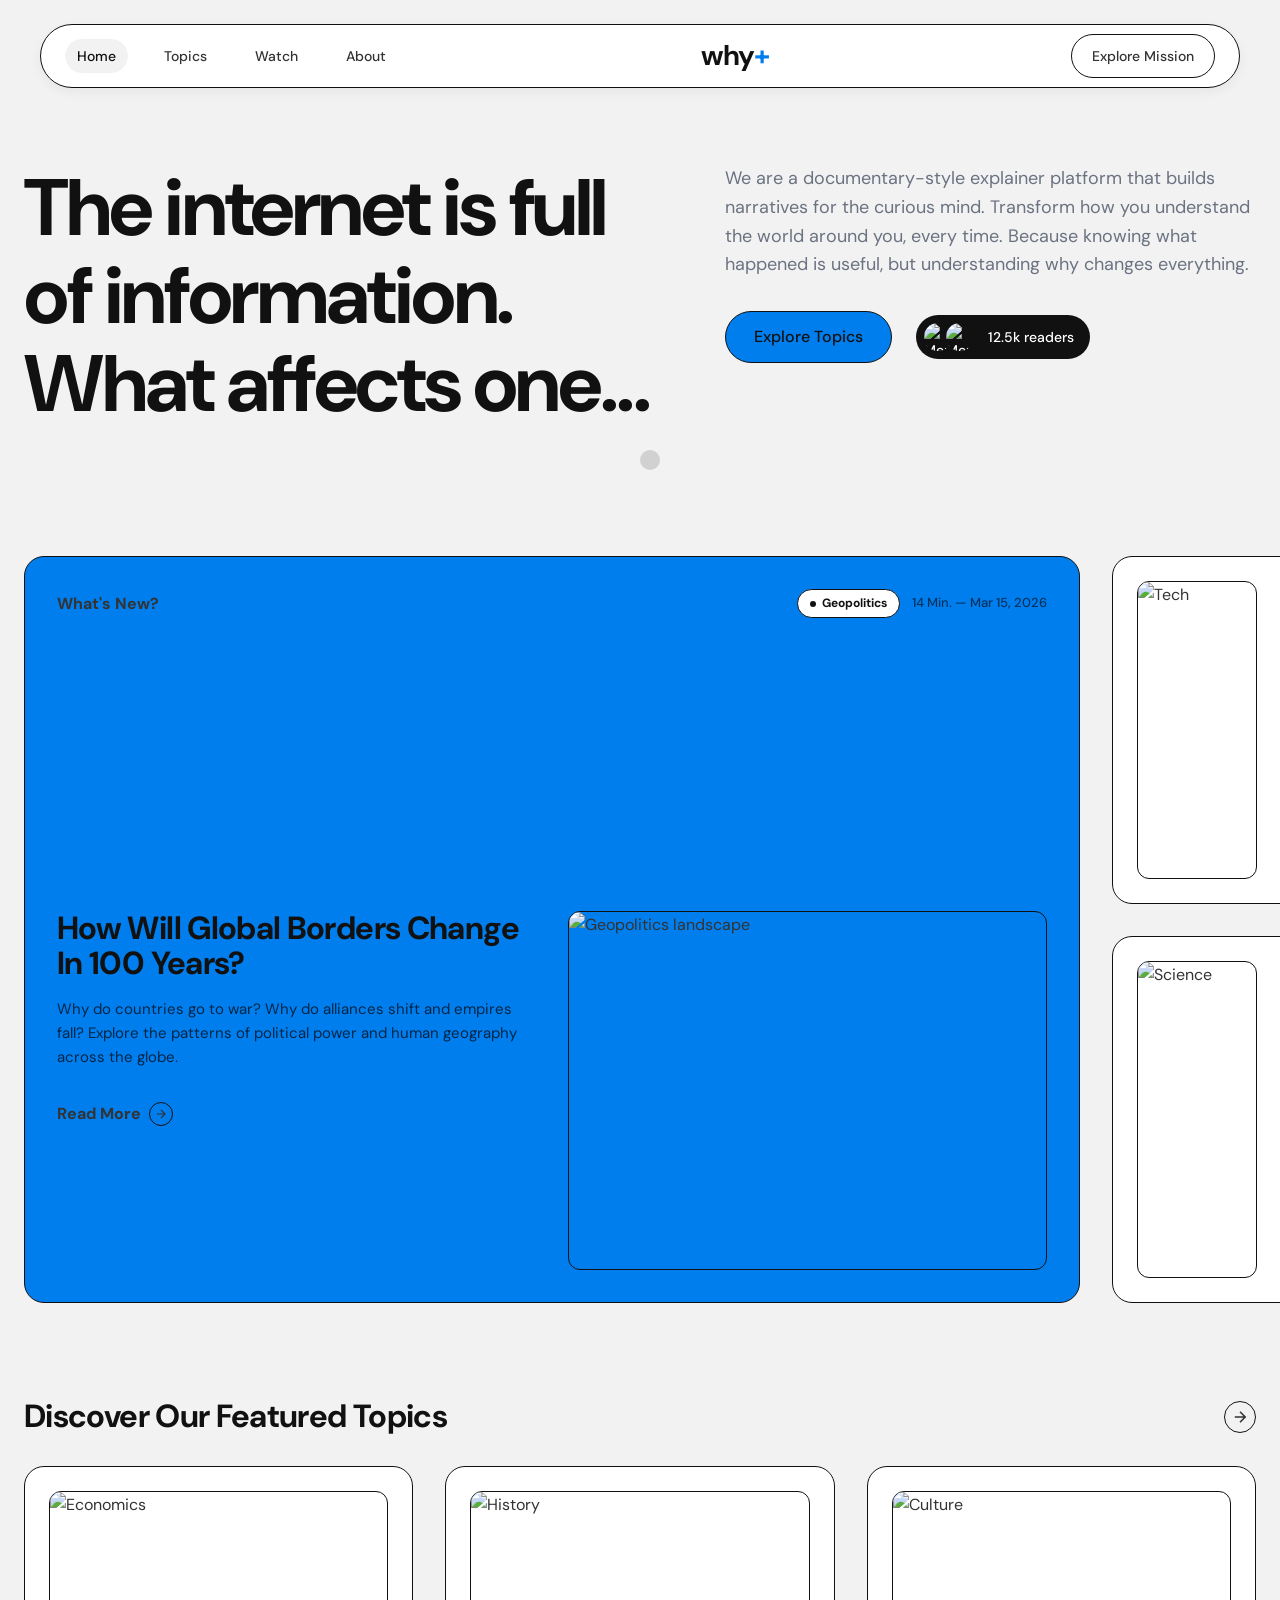
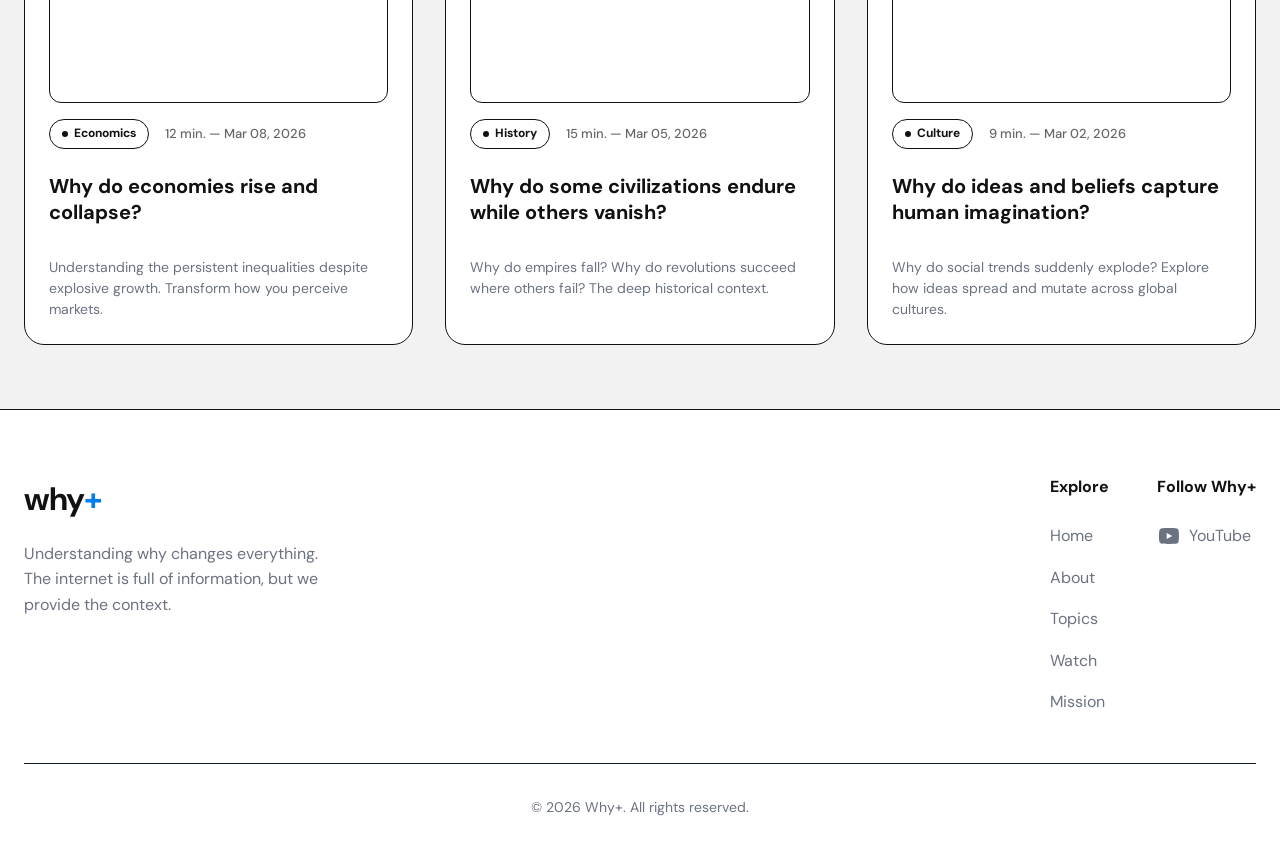
==== index.html @ 6082bd97 "Add files via upload" ====
<!DOCTYPE html>
<html lang="en">
<head>
  <meta charset="UTF-8">
  <meta name="viewport" content="width=device-width, initial-scale=1.0">
  <meta name="description" content="Why+ explores the deeper story behind the events, systems, and ideas that shape our world.">
  <meta property="og:title" content="Why+ | Understanding Why Changes Everything">
  <meta property="og:description" content="Documentary-style explainers on geopolitics, technology, science, economics, history, and culture.">
  <meta property="og:image" content="/assets/og-image.jpg">
  <meta property="og:type" content="website">
  <title>Why+ | Home</title>
  <link rel="preconnect" href="https://fonts.googleapis.com">
  <link href="https://fonts.googleapis.com/css2?family=Playfair+Display:ital,wght@0,700;0,900;1,700&family=DM+Sans:wght@300;400;500;700&display=swap" rel="stylesheet">
  <link rel="stylesheet" href="css/style.css">
  <style>
    /* Specific Home Light Styles */
    body {
      padding-top: 100px; /* Account for floating nav */
    }

    .hero-section {
      padding: var(--space-8) 0 var(--space-6);
    }
    .hero-layout {
      display: grid;
      grid-template-columns: 1fr;
      gap: var(--space-6);
      align-items: flex-start;
    }
    @media (min-width: 1024px) {
      .hero-layout {
        grid-template-columns: 1.2fr 1fr;
        gap: var(--space-8);
      }
    }
    .hero-headline {
      font-size: 48px;
      line-height: 1.1;
      letter-spacing: -0.03em;
    }
    @media (min-width: 768px) { .hero-headline { font-size: 64px; } }
    @media (min-width: 1024px) { .hero-headline { font-size: 80px; } }
    
    .hero-content p {
      color: var(--text-secondary);
      font-size: 18px;
      line-height: 1.6;
      margin-bottom: var(--space-4);
    }
    
    .hero-actions {
      display: flex;
      align-items: center;
      gap: var(--space-3);
    }
    
    .member-avatars {
      display: flex;
      align-items: center;
      background: var(--border);
      color: var(--bg-secondary);
      padding: 6px 16px 6px 6px;
      border-radius: var(--radius-pill);
      font-size: 14px;
      font-weight: 500;
    }
    .member-avatars img {
      width: 32px;
      height: 32px;
      border-radius: 50%;
      border: 2px solid var(--border);
      margin-right: -10px;
    }
    .member-avatars img:last-of-type {
      margin-right: 12px;
    }

    /* Featured Block */
    .featured-block {
      margin: var(--space-8) 0;
      display: grid;
      grid-template-columns: 1fr;
      gap: var(--space-4);
    }
    @media (min-width: 1024px) {
      .featured-block {
        grid-template-columns: 1.5fr 1fr;
      }
    }
    
    .card-large {
      background: var(--accent);
      border: 1px solid var(--border);
      border-radius: var(--radius-card);
      padding: var(--space-4);
      display: flex;
      flex-direction: column;
      justify-content: space-between;
      gap: var(--space-4);
      transition: transform 0.3s ease;
    }
    .card-large:hover { transform: translateY(-4px); box-shadow: 0 12px 24px rgba(0,0,0,0.08); }
    
    .card-header {
      display: flex;
      justify-content: space-between;
      align-items: center;
      margin-bottom: var(--space-4);
    }
    .card-tag {
      background: var(--bg-secondary);
      border: 1px solid var(--border);
      padding: 4px 12px;
      border-radius: var(--radius-pill);
      font-size: 12px;
      font-weight: 700;
      color: var(--text-heading);
      display: inline-flex;
      align-items: center;
      gap: 6px;
    }
    .card-tag::before {
      content: ''; display: block; width: 6px; height: 6px; border-radius: 50%; background: var(--border);
    }
    .card-meta { font-size: 13px; font-weight: 500; color: rgba(0,0,0,0.6); }

    .card-large-content {
      display: grid;
      grid-template-columns: 1fr;
      gap: var(--space-4);
    }
    @media (min-width: 768px) {
      .card-large-content { grid-template-columns: 1fr 1fr; }
    }
    .card-large h2 { font-size: 32px; letter-spacing: -0.02em; margin-bottom: var(--space-2); }
    .card-large p { color: rgba(0,0,0,0.7); font-size: 15px; margin-bottom: var(--space-4); }
    .card-large .read-more { font-weight: 700; display: inline-flex; align-items: center; gap: 8px; }
    .card-large .read-more svg { width: 24px; height: 24px; border: 1px solid var(--border); border-radius: 50%; padding: 4px; }
    .card-large img {
      width: 100%;
      height: 100%;
      object-fit: cover;
      border-radius: 12px;
      border: 1px solid var(--border);
      aspect-ratio: 4/3;
    }

    .card-small-stack {
      display: flex;
      flex-direction: column;
      gap: var(--space-4);
    }
    
    .card-small {
      background: var(--bg-secondary);
      border: 1px solid var(--border);
      border-radius: var(--radius-card);
      padding: var(--space-3);
      display: grid;
      grid-template-columns: 1fr;
      gap: var(--space-3);
      transition: transform 0.3s ease;
      height: 100%;
    }
    @media (min-width: 768px) {
      .card-small { grid-template-columns: 120px 1fr; }
    }
    .card-small:hover { transform: translateY(-4px); box-shadow: 0 12px 24px rgba(0,0,0,0.05); }
    .card-small img {
      width: 100%;
      height: 100%;
      object-fit: cover;
      border-radius: 12px;
      border: 1px solid var(--border);
      aspect-ratio: 1;
    }
    .card-small h3 { font-size: 18px; margin: var(--space-2) 0 var(--space-1); }
    .card-small p { color: var(--text-secondary); font-size: 14px; margin-bottom: var(--space-2); line-height: 1.4; }

    /* Discover Section */
    .discover-section {
      margin: var(--space-12) 0 var(--space-8);
    }
    .discover-header {
      display: flex;
      justify-content: space-between;
      align-items: center;
      margin-bottom: var(--space-4);
    }
    .discover-header h2 { font-size: 32px; letter-spacing: -0.02em; margin: 0; }
    .discover-header svg { width: 32px; height: 32px; border: 1px solid var(--border); border-radius: 50%; padding: 6px; }

    .discover-grid {
      display: grid;
      grid-template-columns: 1fr;
      gap: var(--space-4);
    }
    @media (min-width: 768px) {
      .discover-grid { grid-template-columns: repeat(2, 1fr); }
    }
    @media (min-width: 1024px) {
      .discover-grid { grid-template-columns: repeat(3, 1fr); }
    }

    .post-card {
      background: var(--bg-secondary);
      border: 1px solid var(--border);
      border-radius: var(--radius-card);
      padding: var(--space-3);
      display: flex;
      flex-direction: column;
      gap: var(--space-3);
      transition: transform 0.3s ease;
    }
    .post-card:hover { transform: translateY(-4px); box-shadow: 0 12px 24px rgba(0,0,0,0.05); }
    .post-card img {
      width: 100%;
      aspect-ratio: 16/10;
      object-fit: cover;
      border-radius: 12px;
      border: 1px solid var(--border);
    }
    .post-card .tags-row { display: flex; align-items: center; gap: var(--space-2); margin-top: -8px; }
    .post-card h3 { font-size: 20px; line-height: 1.3; margin-bottom: var(--space-1); }
    .post-card p { font-size: 14px; color: var(--text-secondary); line-height: 1.5; margin: 0; }
  </style>
</head>
<body>
  <div class="custom-cursor"></div>

  <nav class="navbar">
    <div class="nav-container">
      <div class="nav-links">
        <a href="index.html" class="active">Home</a>
        <a href="topics.html">Topics</a>
        <a href="watch.html">Watch</a>
        <a href="about.html">About</a>
      </div>
      
      <a href="index.html" class="nav-logo">
        why<span class="plus">+</span>
      </a>
      
      <div style="display: flex; gap: 16px; align-items: center;">
        <button class="hamburger" aria-label="Toggle menu"><span></span><span></span><span></span></button>
        <a href="mission.html" class="nav-cta">Explore Mission</a>
      </div>
    </div>
  </nav>

  <main class="container">
    <section class="hero-section reveal">
      <div class="hero-layout">
        <h1 class="hero-headline">The internet is full of information. What affects one...</h1>
        <div class="hero-content">
          <p>We are a documentary-style explainer platform that builds narratives for the curious mind. Transform how you understand the world around you, every time. Because knowing what happened is useful, but understanding why changes everything.</p>
          <div class="hero-actions">
            <a href="topics.html" class="btn btn-solid">Explore Topics</a>
            <div class="member-avatars">
              <img src="https://images.unsplash.com/photo-1534528741775-53994a69daeb?auto=format&fit=crop&w=64&h=64" alt="Member 1">
              <img src="https://images.unsplash.com/photo-1506794778202-cad84cf45f1d?auto=format&fit=crop&w=64&h=64" alt="Member 2">
              <span>12.5k readers</span>
            </div>
          </div>
        </div>
      </div>
    </section>

    <section class="featured-block reveal" style="transition-delay: 100ms;">
      <!-- Main Highlight -->
      <a href="topics.html" class="card-large">
        <div class="card-header">
          <span style="font-weight: 700;">What's New?</span>
          <div style="display: flex; gap: 12px; align-items: center;">
            <span class="card-tag">Geopolitics</span>
            <span class="card-meta">14 Min. &mdash; Mar 15, 2026</span>
          </div>
        </div>
        <div class="card-large-content">
          <div>
            <h2>How Will Global Borders Change In 100 Years?</h2>
            <p>Why do countries go to war? Why do alliances shift and empires fall? Explore the patterns of political power and human geography across the globe.</p>
            <div class="read-more">Read More <svg viewBox="0 0 24 24" fill="none" stroke="currentColor" stroke-width="2"><path d="M5 12h14M12 5l7 7-7 7"/></svg></div>
          </div>
          <img src="https://images.unsplash.com/photo-1524661135-423995f22d0b?auto=format&fit=crop&w=600&h=450" alt="Geopolitics landscape">
        </div>
      </a>

      <!-- Side Stack -->
      <div class="card-small-stack">
        <a href="topics.html" class="card-small">
          <img src="https://images.unsplash.com/photo-1518770660439-4636190af475?auto=format&fit=crop&w=300&h=300" alt="Tech">
          <div>
            <div style="display: flex; gap: 8px;">
              <span class="card-tag">Technology</span>
            </div>
            <h3>Why do certain technologies reshape civilization?</h3>
            <p>From AI to energy scaling, understand the rules of society.</p>
            <span class="card-meta">8 min. &mdash; Mar 12, 2026</span>
          </div>
        </a>
        <a href="topics.html" class="card-small">
          <img src="https://images.unsplash.com/photo-1532094349884-543bc11b234d?auto=format&fit=crop&w=300&h=300" alt="Science">
          <div>
            <div style="display: flex; gap: 8px;">
              <span class="card-tag">Science</span>
            </div>
            <h3>Why does science sometimes get it wrong?</h3>
            <p>The slow decades of breakthroughs vs sudden discoveries.</p>
            <span class="card-meta">10 min. &mdash; Mar 10, 2026</span>
          </div>
        </a>
      </div>
    </section>

    <section class="discover-section reveal">
      <div class="discover-header">
        <h2>Discover Our Featured Topics</h2>
        <svg viewBox="0 0 24 24" fill="none" stroke="currentColor" stroke-width="2"><path d="M5 12h14M12 5l7 7-7 7"/></svg>
      </div>

      <div class="discover-grid">
        <!-- Topic 1 -->
        <a href="topics.html" class="post-card reveal" style="transition-delay: 100ms;">
          <img src="https://images.unsplash.com/photo-1590283603385-17ffb3a7f29f?auto=format&fit=crop&w=500&h=320" alt="Economics">
          <div class="tags-row">
            <span class="card-tag">Economics</span>
            <span class="card-meta">12 min. &mdash; Mar 08, 2026</span>
          </div>
          <h3>Why do economies rise and collapse?</h3>
          <p>Understanding the persistent inequalities despite explosive growth. Transform how you perceive markets.</p>
        </a>
        
        <!-- Topic 2 -->
        <a href="topics.html" class="post-card reveal" style="transition-delay: 200ms;">
          <img src="https://images.unsplash.com/photo-1461360370896-922624d12aa1?auto=format&fit=crop&w=500&h=320" alt="History">
          <div class="tags-row">
            <span class="card-tag">History</span>
            <span class="card-meta">15 min. &mdash; Mar 05, 2026</span>
          </div>
          <h3>Why do some civilizations endure while others vanish?</h3>
          <p>Why do empires fall? Why do revolutions succeed where others fail? The deep historical context.</p>
        </a>

        <!-- Topic 3 -->
        <a href="topics.html" class="post-card reveal" style="transition-delay: 300ms;">
          <img src="https://images.unsplash.com/photo-1499364615650-ec38552f4f34?auto=format&fit=crop&w=500&h=320" alt="Culture">
          <div class="tags-row">
            <span class="card-tag">Culture</span>
            <span class="card-meta">9 min. &mdash; Mar 02, 2026</span>
          </div>
          <h3>Why do ideas and beliefs capture human imagination?</h3>
          <p>Why do social trends suddenly explode? Explore how ideas spread and mutate across global cultures.</p>
        </a>
      </div>
    </section>
  </main>

  <footer class="footer">
    <div class="container">
      <div class="footer-top">
        <div class="footer-col" style="flex: 2;">
          <div class="footer-logo">why<span class="plus">+</span></div>
          <p style="max-width: 300px;">Understanding why changes everything. The internet is full of information, but we provide the context.</p>
        </div>
        <div class="footer-col footer-nav">
          <span style="font-weight: 700; color: var(--text-heading); margin-bottom: 8px;">Explore</span>
          <a href="index.html">Home</a>
          <a href="about.html">About</a>
          <a href="topics.html">Topics</a>
          <a href="watch.html">Watch</a>
          <a href="mission.html">Mission</a>
        </div>
        <div class="footer-col footer-col-3">
          <span style="font-weight: 700; color: var(--text-heading); margin-bottom: 8px;">Follow Why+</span>
          <a href="#" style="display: flex; align-items: center; gap: 8px;">
            <svg width="24" height="24" viewBox="0 0 24 24" fill="currentColor"><path d="M21.582,6.186c-0.23-0.86-0.908-1.538-1.768-1.768C18.254,4,12,4,12,4S5.746,4,4.186,4.418 c-0.86,0.23-1.538,0.908-1.768,1.768C2,7.746,2,12,2,12s0,4.254,0.418,5.814c0.23,0.86,0.908,1.538,1.768,1.768 C5.746,20,12,20,12,20s6.254,0,7.814-0.418c0.86-0.23,1.538-0.908,1.768-1.768C22,16.254,22,12,22,12S22,7.746,21.582,6.186z M9.667,14.93V9.07L15.333,12L9.667,14.93z"/></svg>
            YouTube
          </a>
        </div>
      </div>
      <div class="footer-bottom">&copy; 2026 Why+. All rights reserved.</div>
    </div>
  </footer>

  <script src="js/main.js"></script>
</body>
</html>
---- css/style.css ----
/* <!-- LOGO HERE --> */
/* <!-- DESIGN REFERENCE: adjust colors/fonts here --> */

@import url('https://fonts.googleapis.com/css2?family=Playfair+Display:ital,wght@0,700;0,900;1,700&family=DM+Sans:wght@300;400;500;700&display=swap');

:root {
  --bg-primary: #f2f2f3;
  /* Light gray page background */
  --bg-secondary: #ffffff;
  /* White card background */
  --bg-elevated: #ffffff;
  /* White nav background */
  --accent: #017EED;
  /* Lime green */
  --accent-hover: #017fedb0;
  /* Darker lime */
  --text-primary: #333333;
  /* Dark gray text */
  --text-secondary: #6b7280;
  /* Medium gray text */
  --text-heading: #111111;
  /* Near black heading */
  --border: #111111;
  /* Dark solid border matching reference */
  --divider: #121F29;
  /* Soft divider */

  --logo-blue: #017EED;

  /* Typography */
  --font-display: 'DM Sans', sans-serif;
  /* Clean sans-serif for modern look */
  --font-body: 'DM Sans', sans-serif;

  /* Spacing (8px system) */
  --space-1: 8px;
  --space-2: 16px;
  --space-3: 24px;
  --space-4: 32px;
  --space-6: 48px;
  --space-8: 64px;
  --space-12: 96px;
  --space-16: 128px;

  /* Border Radius */
  --radius-button: 100px;
  --radius-card: 20px;
  --radius-pill: 100px;
}

/* Global Reset */
* {
  margin: 0;
  padding: 0;
  box-sizing: border-box;
}

html {
  font-family: var(--font-body);
  background-color: var(--bg-primary);
  color: var(--text-primary);
  scroll-behavior: smooth;
  overflow-x: hidden;
}

body {
  font-weight: 400;
  line-height: 1.6;
  overflow-x: hidden;
  position: relative;
}

body.no-scroll {
  overflow: hidden;
}

/* Typography Base */
h1,
h2,
h3,
h4,
h5,
h6 {
  font-family: var(--font-display);
  color: var(--text-heading);
  line-height: 1.1;
  font-weight: 700;
  margin-bottom: var(--space-2);
}

h1 {
  font-weight: 700;
  letter-spacing: -0.02em;
}

a {
  color: inherit;
  text-decoration: none;
  transition: all 0.25s ease;
}

p {
  margin-bottom: var(--space-3);
}

/* Layout Classes */
.container {
  max-width: 1280px;
  margin: 0 auto;
  padding: 0 var(--space-3);
  position: relative;
  z-index: 10;
}

.container-narrow {
  max-width: 760px;
  margin: 0 auto;
  padding: 0 var(--space-3);
  position: relative;
  z-index: 10;
}

/* Page Transitions */
.page-enter {
  opacity: 0;
  transform: translateY(20px);
}

.page-enter-active {
  animation: pageFadeUp 600ms cubic-bezier(0.22, 1, 0.36, 1) forwards;
}

@keyframes pageFadeUp {
  from {
    opacity: 0;
    transform: translateY(20px);
  }

  to {
    opacity: 1;
    transform: translateY(0);
  }
}

@keyframes fadeSlideUp {
  from {
    opacity: 0;
    transform: translateY(32px);
  }

  to {
    opacity: 1;
    transform: translateY(0);
  }
}

/* Scroll Animations */
.reveal {
  opacity: 0;
  transform: translateY(32px);
  transition: opacity 0.7s ease, transform 0.7s ease;
}

.reveal.visible {
  opacity: 1;
  transform: translateY(0);
}

/* 4.1 Navigation Bar */
.navbar {
  position: fixed;
  top: var(--space-3);
  left: 50%;
  transform: translateX(-50%);
  width: calc(100% - 48px);
  max-width: 1200px;
  height: 64px;
  background: var(--bg-elevated);
  border: 1px solid var(--border);
  border-radius: var(--radius-pill);
  z-index: 1000;
  display: flex;
  align-items: center;
  box-shadow: 0 4px 12px rgba(0, 0, 0, 0.05);
}

.nav-container {
  display: flex;
  justify-content: space-between;
  align-items: center;
  width: 100%;
  padding: 0 var(--space-3);
}

.nav-logo {
  font-family: var(--font-display);
  font-size: 28px;
  font-weight: 700;
  color: var(--text-heading);
  letter-spacing: -1px;
  display: flex;
  align-items: center;
}

.nav-logo .plus {
  color: var(--logo-blue);
  font-weight: 700;
}

.nav-links {
  display: flex;
  gap: var(--space-3);
}

.nav-links a {
  font-size: 14px;
  font-weight: 500;
  color: var(--text-primary);
  padding: 6px 12px;
  border-radius: var(--radius-pill);
}

.nav-links a:hover,
.nav-links a.active {
  background: rgba(0, 0, 0, 0.05);
  color: var(--text-heading);
}

.nav-cta {
  font-size: 14px;
  font-weight: 500;
  padding: 10px 20px;
  border: 1px solid var(--border);
  border-radius: var(--radius-pill);
  transition: all 0.2s ease;
}

.nav-cta:hover {
  background: var(--border);
  color: var(--bg-elevated);
}

/* Hamburger Menu Mobile */
.hamburger {
  display: none;
  background: none;
  border: none;
  cursor: pointer;
  padding: 8px;
  gap: 6px;
  flex-direction: column;
}

.hamburger span {
  display: block;
  width: 24px;
  height: 2px;
  background-color: var(--text-heading);
  transition: 0.3s ease;
}

@media (max-width: 767px) {
  .hamburger {
    display: flex;
  }

  .nav-links {
    position: fixed;
    top: 90px;
    left: 24px;
    right: 24px;
    background: var(--bg-elevated);
    border: 1px solid var(--border);
    border-radius: var(--radius-card);
    flex-direction: column;
    align-items: center;
    justify-content: center;
    gap: var(--space-4);
    padding: var(--space-6) 0;
    opacity: 0;
    pointer-events: none;
    transition: opacity 0.3s ease, transform 0.3s ease;
    transform: translateY(-10px);
    box-shadow: 0 10px 25px rgba(0, 0, 0, 0.1);
  }

  .nav-links.open {
    opacity: 1;
    pointer-events: auto;
    transform: translateY(0);
  }
}

/* Buttons */
.btn {
  display: inline-flex;
  align-items: center;
  justify-content: center;
  padding: 12px 28px;
  font-family: var(--font-body);
  font-weight: 500;
  font-size: 16px;
  border-radius: var(--radius-pill);
  cursor: pointer;
  transition: all 0.25s ease;
  background: var(--bg-secondary);
  color: var(--text-heading);
  border: 1px solid var(--border);
}

.btn:hover {
  transform: translateY(-2px);
  box-shadow: 0 4px 12px rgba(0, 0, 0, 0.1);
}

.btn-solid {
  background: var(--accent);
  color: var(--text-heading);
  border: 1px solid var(--border);
}

.btn-solid:hover {
  background: var(--accent-hover);
}

/* Custom Cursor */
.custom-cursor {
  display: none;
}

@media (pointer: fine) {
  .custom-cursor {
    display: block;
    position: fixed;
    top: 0;
    left: 0;
    width: 20px;
    height: 20px;
    border-radius: 50%;
    background-color: var(--text-heading);
    opacity: 0.15;
    pointer-events: none;
    z-index: 10000;
    transition: transform 0.1s linear;
    transform: translate(-50%, -50%);
  }
}

/* Footer */
.footer {
  background: var(--bg-secondary);
  border-top: 1px solid var(--border);
  padding: var(--space-8) 0 var(--space-4);
  color: var(--text-secondary);
  margin-top: var(--space-8);
}

.footer-top {
  display: flex;
  flex-direction: column;
  gap: var(--space-6);
  margin-bottom: var(--space-6);
}

@media (min-width: 768px) {
  .footer-top {
    flex-direction: row;
    justify-content: space-between;
  }
}

.footer-logo {
  font-family: var(--font-display);
  font-size: 32px;
  font-weight: 700;
  color: var(--text-heading);
  letter-spacing: -1px;
  margin-bottom: var(--space-2);
}

.footer-logo .plus {
  color: var(--logo-blue);
  font-weight: 700;
}

.footer-nav {
  display: flex;
  flex-direction: column;
  gap: var(--space-2);
}

.footer-nav a:hover {
  color: var(--text-heading);
}

.footer-col-3 {
  display: flex;
  flex-direction: column;
  gap: var(--space-2);
}

.footer-bottom {
  text-align: center;
  font-size: 14px;
  padding-top: var(--space-4);
  border-top: 1px solid var(--divider);
}
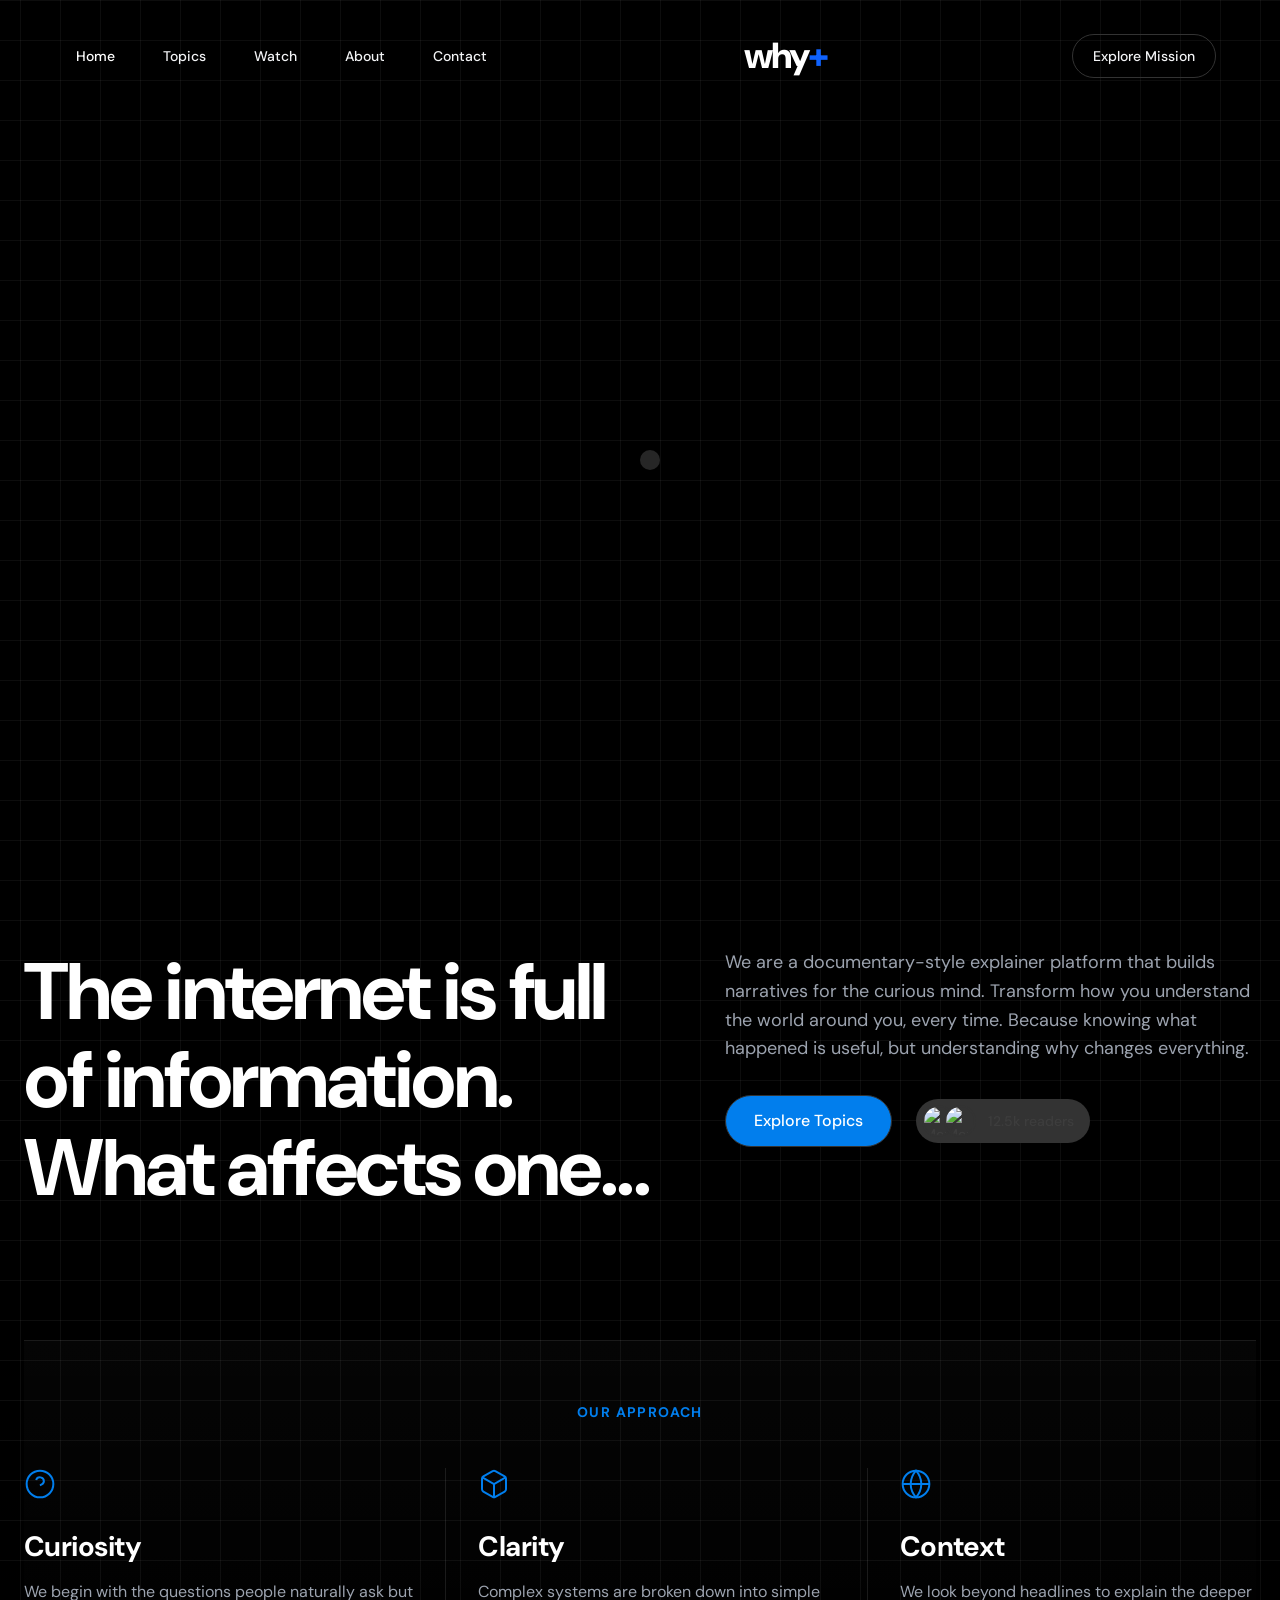
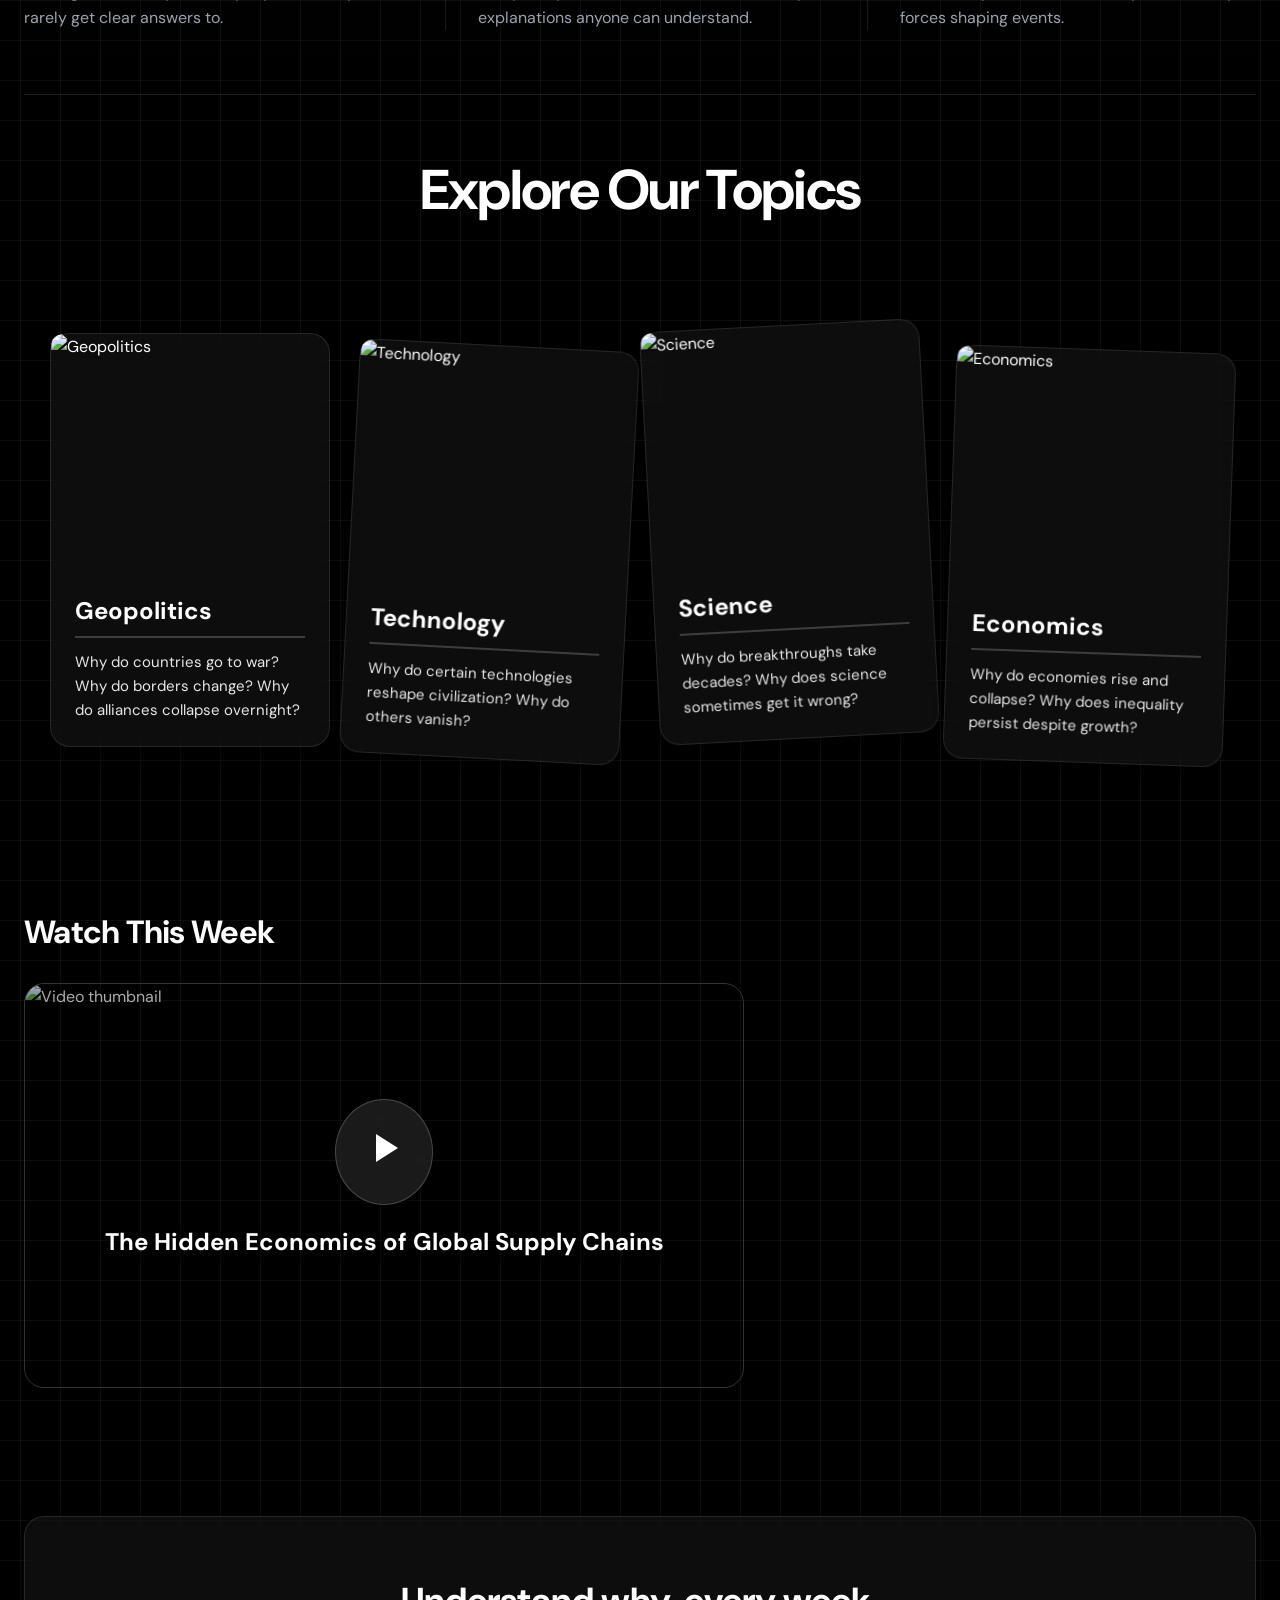
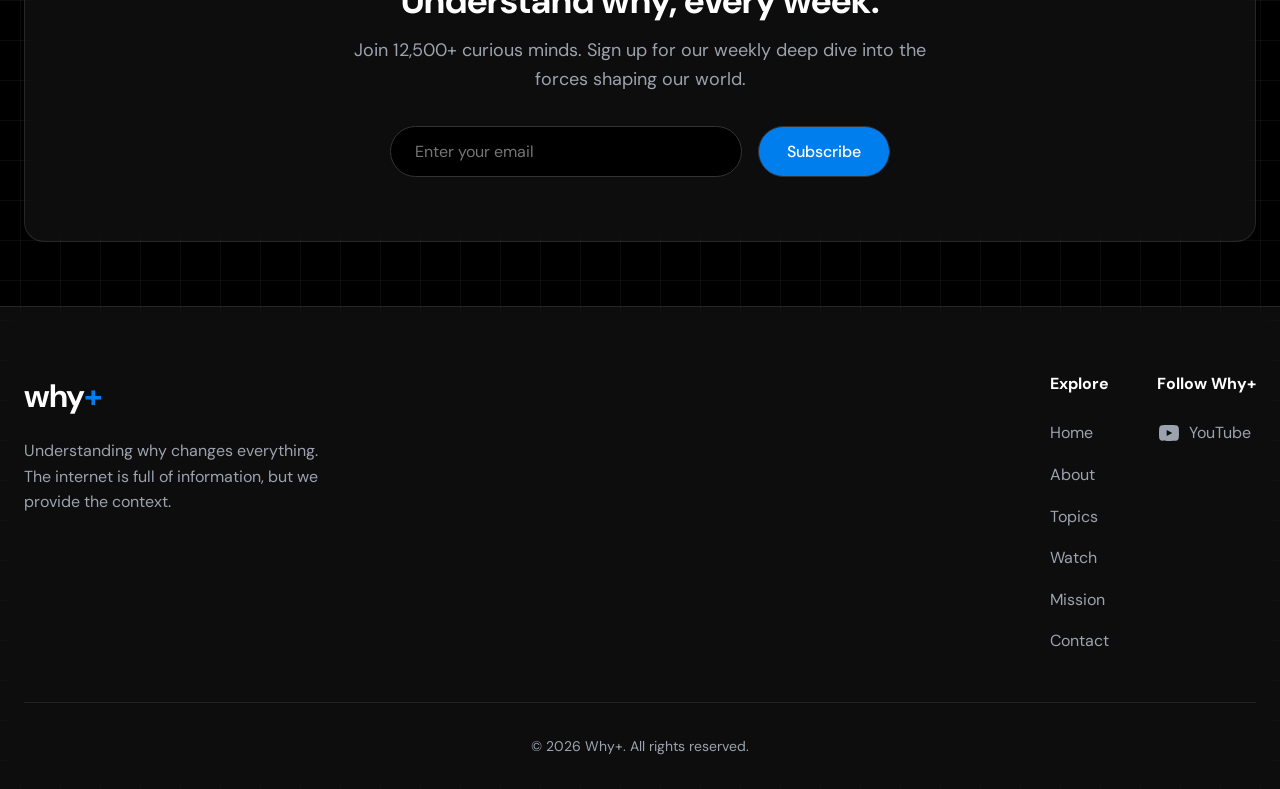
==== commit 683be26d: "Update index.html" ====
--- a/index.html
+++ b/index.html
@@ -89,17 +89,25 @@
     }
     
     .card-large {
-      background: var(--accent);
-      border: 1px solid var(--border);
+      background: rgba(255, 255, 255, 0.05);
+      backdrop-filter: blur(12px);
+      -webkit-backdrop-filter: blur(12px);
+      border: 1px solid rgba(255, 255, 255, 0.1);
       border-radius: var(--radius-card);
       padding: var(--space-4);
       display: flex;
       flex-direction: column;
       justify-content: space-between;
       gap: var(--space-4);
-      transition: transform 0.3s ease;
-    }
-    .card-large:hover { transform: translateY(-4px); box-shadow: 0 12px 24px rgba(0,0,0,0.08); }
+      transition: transform 0.4s cubic-bezier(0.22, 1, 0.36, 1), background 0.3s;
+      box-shadow: 0 8px 32px 0 rgba(0,0,0,0.3);
+    }
+    .card-large:hover { 
+      transform: translateY(-4px); 
+      background: rgba(255, 255, 255, 0.1);
+      border-color: rgba(255, 255, 255, 0.2);
+      box-shadow: 0 12px 40px rgba(0,0,0,0.4); 
+    }
     
     .card-header {
       display: flex;
@@ -153,19 +161,27 @@
     
     .card-small {
       background: var(--bg-secondary);
-      border: 1px solid var(--border);
+      backdrop-filter: blur(12px);
+      -webkit-backdrop-filter: blur(12px);
+      border: 1px solid rgba(255, 255, 255, 0.1);
       border-radius: var(--radius-card);
       padding: var(--space-3);
       display: grid;
       grid-template-columns: 1fr;
       gap: var(--space-3);
-      transition: transform 0.3s ease;
+      transition: transform 0.4s cubic-bezier(0.22, 1, 0.36, 1), background 0.3s;
+      box-shadow: 0 8px 32px 0 rgba(0,0,0,0.3);
       height: 100%;
     }
     @media (min-width: 768px) {
       .card-small { grid-template-columns: 120px 1fr; }
     }
-    .card-small:hover { transform: translateY(-4px); box-shadow: 0 12px 24px rgba(0,0,0,0.05); }
+    .card-small:hover { 
+      transform: translateY(-4px); 
+      background: rgba(255, 255, 255, 0.1);
+      border-color: rgba(255, 255, 255, 0.2);
+      box-shadow: 0 12px 40px rgba(0,0,0,0.4); 
+    }
     .card-small img {
       width: 100%;
       height: 100%;
@@ -177,6 +193,78 @@
     .card-small h3 { font-size: 18px; margin: var(--space-2) 0 var(--space-1); }
     .card-small p { color: var(--text-secondary); font-size: 14px; margin-bottom: var(--space-2); line-height: 1.4; }
 
+    /* Our Approach Section */
+    .approach-section {
+      margin: var(--space-8) 0;
+      padding: var(--space-8) 0;
+      border-top: 1px solid rgba(255,255,255,0.1);
+      border-bottom: 1px solid rgba(255,255,255,0.1);
+      background: linear-gradient(180deg, rgba(255,255,255,0.02) 0%, transparent 100%);
+    }
+    .approach-header {
+      margin-bottom: var(--space-6);
+      text-align: center;
+    }
+    .approach-header h2 {
+      font-size: 14px;
+      letter-spacing: 0.1em;
+      color: var(--accent);
+      text-transform: uppercase;
+      font-weight: 700;
+      font-family: var(--font-body);
+    }
+    .approach-grid {
+      display: grid;
+      grid-template-columns: 1fr;
+      gap: var(--space-6);
+    }
+    @media (min-width: 768px) {
+      .approach-grid {
+        grid-template-columns: repeat(3, 1fr);
+        gap: var(--space-4);
+      }
+    }
+    .approach-item {
+      display: flex;
+      flex-direction: column;
+      gap: var(--space-2);
+      padding-top: var(--space-4);
+      border-top: 1px solid rgba(255,255,255,0.1);
+    }
+    @media (min-width: 768px) {
+      .approach-item {
+        padding-top: 0;
+        padding-left: var(--space-4);
+        border-top: none;
+        border-left: 1px solid rgba(255,255,255,0.1);
+      }
+      .approach-item:first-child {
+        padding-left: 0;
+        border-left: none;
+      }
+    }
+    .approach-icon {
+      color: var(--accent);
+      width: 32px;
+      height: 32px;
+      margin-bottom: var(--space-2);
+    }
+    .approach-item h3 {
+      font-size: 28px;
+      margin: 0;
+      font-weight: 700;
+      letter-spacing: -0.02em;
+      color: var(--text-heading);
+    }
+    .approach-item p {
+      color: var(--text-secondary);
+      font-size: 16px;
+      line-height: 1.6;
+      margin: 0;
+    }
+
+
+
     /* Discover Section */
     .discover-section {
       margin: var(--space-12) 0 var(--space-8);
@@ -204,7 +292,9 @@
 
     .post-card {
       background: var(--bg-secondary);
-      border: 1px solid var(--border);
+      backdrop-filter: blur(12px);
+      -webkit-backdrop-filter: blur(12px);
+      border: 1px solid rgba(255, 255, 255, 0.1);
       border-radius: var(--radius-card);
       padding: var(--space-3);
       display: flex;
@@ -223,6 +313,65 @@
     .post-card .tags-row { display: flex; align-items: center; gap: var(--space-2); margin-top: -8px; }
     .post-card h3 { font-size: 20px; line-height: 1.3; margin-bottom: var(--space-1); }
     .post-card p { font-size: 14px; color: var(--text-secondary); line-height: 1.5; margin: 0; }
+    /* Creators Style Cards Section */
+    .creators-style-section { margin: var(--space-8) 0; padding-bottom: var(--space-8); }
+    .creators-style-header { text-align: center; margin-bottom: var(--space-6); display: flex; flex-direction: column; align-items: center; }
+    .creators-style-header h2 { font-size: 56px; letter-spacing: -0.03em; margin-bottom: 24px; font-family: var(--font-display); }
+    
+    .creators-style-grid {
+      display: flex;
+      flex-wrap: nowrap;
+      justify-content: flex-start;
+      gap: 20px;
+      overflow-x: auto;
+      padding: 40px 20px;
+      margin: 0 -20px;
+      scroll-snap-type: x mandatory;
+      scrollbar-width: none;
+      -ms-overflow-style: none;
+    }
+    .creators-style-grid::-webkit-scrollbar { display: none; }
+    @media (min-width: 1240px) {
+      .creators-style-grid { justify-content: center; }
+    }
+    .creator-card {
+      scroll-snap-align: center;
+      width: 280px;
+      flex-shrink: 0;
+      border-radius: 20px;
+      display: flex;
+      flex-direction: column;
+      border: 1px solid rgba(255, 255, 255, 0.1);
+      background: rgba(255, 255, 255, 0.05);
+      backdrop-filter: blur(12px);
+      -webkit-backdrop-filter: blur(12px);
+      box-shadow: 0 8px 32px 0 rgba(0, 0, 0, 0.3);
+      color: white;
+      transition: transform 0.4s cubic-bezier(0.22, 1, 0.36, 1), z-index 0s, background 0.3s;
+      position: relative;
+    }
+    .creator-card:hover {
+      transform: scale(1.03) rotate(0deg) !important;
+      z-index: 10;
+      background: rgba(255, 255, 255, 0.1);
+      border-color: rgba(255, 255, 255, 0.2);
+    }
+    .creator-card img {
+      width: 100%;
+      height: 240px;
+      object-fit: cover;
+      border-radius: 12px;
+      border-bottom-left-radius: 0;
+      border-bottom-right-radius: 0;
+    }
+    .creator-card-content { padding: 24px; flex: 1; border-bottom-left-radius: 12px; border-bottom-right-radius: 12px; }
+    .creator-card-content h3 { font-size: 24px; margin-bottom: 12px; font-weight: 700; color: white; border-bottom: 2px solid rgba(255,255,255,0.2); padding-bottom: 12px; }
+    .creator-card-content p { font-size: 15px; line-height: 1.6; margin: 0; color: rgba(255,255,255,0.9); }
+    
+    .card-geopolitics { transform: rotate(0deg); }
+    .card-technology { transform: rotate(3deg) translateY(12px); }
+    .card-science { transform: rotate(-3deg) translateY(-8px); }
+    .card-economics { transform: rotate(2deg) translateY(16px); }
   </style>
 </head>
 <body>
@@ -235,6 +384,7 @@
         <a href="topics.html">Topics</a>
         <a href="watch.html">Watch</a>
         <a href="about.html">About</a>
+        <a href="contact.html">Contact</a>
       </div>
       
       <a href="index.html" class="nav-logo">
@@ -249,6 +399,10 @@
   </nav>
 
   <main class="container">
+    <section class="spline-hero reveal" style="width: 100%; height: 80vh; min-height: 600px; border-radius: var(--radius-card); overflow: hidden; margin-bottom: var(--space-8); border: none; background: transparent;">
+      <iframe src="https://my.spline.design/websitedesigncopycopy-KtAsoleBt7e3A6I1TlD8lqMI-587/" frameborder="0" width="100%" height="100%" style="pointer-events: auto;"></iframe>
+    </section>
+
     <section class="hero-section reveal">
       <div class="hero-layout">
         <h1 class="hero-headline">The internet is full of information. What affects one...</h1>
@@ -266,93 +420,102 @@
       </div>
     </section>
 
-    <section class="featured-block reveal" style="transition-delay: 100ms;">
-      <!-- Main Highlight -->
-      <a href="topics.html" class="card-large">
-        <div class="card-header">
-          <span style="font-weight: 700;">What's New?</span>
-          <div style="display: flex; gap: 12px; align-items: center;">
-            <span class="card-tag">Geopolitics</span>
-            <span class="card-meta">14 Min. &mdash; Mar 15, 2026</span>
-          </div>
-        </div>
-        <div class="card-large-content">
-          <div>
-            <h2>How Will Global Borders Change In 100 Years?</h2>
-            <p>Why do countries go to war? Why do alliances shift and empires fall? Explore the patterns of political power and human geography across the globe.</p>
-            <div class="read-more">Read More <svg viewBox="0 0 24 24" fill="none" stroke="currentColor" stroke-width="2"><path d="M5 12h14M12 5l7 7-7 7"/></svg></div>
-          </div>
-          <img src="https://images.unsplash.com/photo-1524661135-423995f22d0b?auto=format&fit=crop&w=600&h=450" alt="Geopolitics landscape">
-        </div>
-      </a>
-
-      <!-- Side Stack -->
-      <div class="card-small-stack">
-        <a href="topics.html" class="card-small">
-          <img src="https://images.unsplash.com/photo-1518770660439-4636190af475?auto=format&fit=crop&w=300&h=300" alt="Tech">
-          <div>
-            <div style="display: flex; gap: 8px;">
-              <span class="card-tag">Technology</span>
-            </div>
-            <h3>Why do certain technologies reshape civilization?</h3>
-            <p>From AI to energy scaling, understand the rules of society.</p>
-            <span class="card-meta">8 min. &mdash; Mar 12, 2026</span>
+    <section class="approach-section reveal">
+      <div class="approach-header">
+        <h2>Our Approach</h2>
+      </div>
+      <div class="approach-grid">
+        <div class="approach-item">
+          <div class="approach-icon">
+            <svg viewBox="0 0 24 24" fill="none" stroke="currentColor" stroke-width="1.5"><circle cx="12" cy="12" r="10"/><path d="M9.09 9a3 3 0 0 1 5.83 1c0 2-3 3-3 3"/><line x1="12" y1="17" x2="12.01" y2="17"/></svg>
+          </div>
+          <h3>Curiosity</h3>
+          <p>We begin with the questions people naturally ask but rarely get clear answers to.</p>
+        </div>
+        <div class="approach-item">
+          <div class="approach-icon">
+            <svg viewBox="0 0 24 24" fill="none" stroke="currentColor" stroke-width="1.5"><path d="M21 16V8a2 2 0 0 0-1-1.73l-7-4a2 2 0 0 0-2 0l-7 4A2 2 0 0 0 3 8v8a2 2 0 0 0 1 1.73l7 4a2 2 0 0 0 2 0l7-4A2 2 0 0 0 21 16z"/><polyline points="3.27 6.96 12 12.01 20.73 6.96"/><line x1="12" y1="22.08" x2="12" y2="12"/></svg>
+          </div>
+          <h3>Clarity</h3>
+          <p>Complex systems are broken down into simple explanations anyone can understand.</p>
+        </div>
+        <div class="approach-item">
+          <div class="approach-icon">
+            <svg viewBox="0 0 24 24" fill="none" stroke="currentColor" stroke-width="1.5"><circle cx="12" cy="12" r="10"/><line x1="2" y1="12" x2="22" y2="12"/><path d="M12 2a15.3 15.3 0 0 1 4 10 15.3 15.3 0 0 1-4 10 15.3 15.3 0 0 1-4-10 15.3 15.3 0 0 1 4-10z"/></svg>
+          </div>
+          <h3>Context</h3>
+          <p>We look beyond headlines to explain the deeper forces shaping events.</p>
+        </div>
+      </div>
+    </section>
+
+    <section class="creators-style-section reveal container">
+      <div class="creators-style-header">
+        <h2 style="color: var(--text-heading);">Explore Our Topics</h2>
+      </div>
+      
+      <div class="creators-style-grid">
+        <a href="topics.html" class="creator-card card-geopolitics">
+          <img src="https://images.unsplash.com/photo-1524661135-423995f22d0b?auto=format&fit=crop&w=400&h=400" alt="Geopolitics">
+          <div class="creator-card-content">
+            <h3>Geopolitics</h3>
+            <p>Why do countries go to war? Why do borders change? Why do alliances collapse overnight?</p>
           </div>
         </a>
-        <a href="topics.html" class="card-small">
-          <img src="https://images.unsplash.com/photo-1532094349884-543bc11b234d?auto=format&fit=crop&w=300&h=300" alt="Science">
-          <div>
-            <div style="display: flex; gap: 8px;">
-              <span class="card-tag">Science</span>
-            </div>
-            <h3>Why does science sometimes get it wrong?</h3>
-            <p>The slow decades of breakthroughs vs sudden discoveries.</p>
-            <span class="card-meta">10 min. &mdash; Mar 10, 2026</span>
+        <a href="topics.html" class="creator-card card-technology">
+          <img src="https://images.unsplash.com/photo-1518770660439-4636190af475?auto=format&fit=crop&w=400&h=400" alt="Technology">
+          <div class="creator-card-content">
+            <h3>Technology</h3>
+            <p>Why do certain technologies reshape civilization? Why do others vanish?</p>
           </div>
         </a>
+        <a href="topics.html" class="creator-card card-science">
+          <img src="https://images.unsplash.com/photo-1532094349884-543bc11b234d?auto=format&fit=crop&w=400&h=400" alt="Science">
+          <div class="creator-card-content">
+            <h3>Science</h3>
+            <p>Why do breakthroughs take decades? Why does science sometimes get it wrong?</p>
+          </div>
+        </a>
+        <a href="topics.html" class="creator-card card-economics">
+          <img src="https://images.unsplash.com/photo-1590283603385-17ffb3a7f29f?auto=format&fit=crop&w=400&h=400" alt="Economics">
+          <div class="creator-card-content">
+            <h3>Economics</h3>
+            <p>Why do economies rise and collapse? Why does inequality persist despite growth?</p>
+          </div>
+        </a>
       </div>
     </section>
 
-    <section class="discover-section reveal">
-      <div class="discover-header">
-        <h2>Discover Our Featured Topics</h2>
-        <svg viewBox="0 0 24 24" fill="none" stroke="currentColor" stroke-width="2"><path d="M5 12h14M12 5l7 7-7 7"/></svg>
-      </div>
-
-      <div class="discover-grid">
-        <!-- Topic 1 -->
-        <a href="topics.html" class="post-card reveal" style="transition-delay: 100ms;">
-          <img src="https://images.unsplash.com/photo-1590283603385-17ffb3a7f29f?auto=format&fit=crop&w=500&h=320" alt="Economics">
-          <div class="tags-row">
-            <span class="card-tag">Economics</span>
-            <span class="card-meta">12 min. &mdash; Mar 08, 2026</span>
-          </div>
-          <h3>Why do economies rise and collapse?</h3>
-          <p>Understanding the persistent inequalities despite explosive growth. Transform how you perceive markets.</p>
-        </a>
-        
-        <!-- Topic 2 -->
-        <a href="topics.html" class="post-card reveal" style="transition-delay: 200ms;">
-          <img src="https://images.unsplash.com/photo-1461360370896-922624d12aa1?auto=format&fit=crop&w=500&h=320" alt="History">
-          <div class="tags-row">
-            <span class="card-tag">History</span>
-            <span class="card-meta">15 min. &mdash; Mar 05, 2026</span>
-          </div>
-          <h3>Why do some civilizations endure while others vanish?</h3>
-          <p>Why do empires fall? Why do revolutions succeed where others fail? The deep historical context.</p>
-        </a>
-
-        <!-- Topic 3 -->
-        <a href="topics.html" class="post-card reveal" style="transition-delay: 300ms;">
-          <img src="https://images.unsplash.com/photo-1499364615650-ec38552f4f34?auto=format&fit=crop&w=500&h=320" alt="Culture">
-          <div class="tags-row">
-            <span class="card-tag">Culture</span>
-            <span class="card-meta">9 min. &mdash; Mar 02, 2026</span>
-          </div>
-          <h3>Why do ideas and beliefs capture human imagination?</h3>
-          <p>Why do social trends suddenly explode? Explore how ideas spread and mutate across global cultures.</p>
-        </a>
-      </div>
+
+
+
+
+    <!-- NEW CONTENT: Latest Video Highlight -->
+    <section class="featured-block reveal">
+      <div style="display: flex; flex-direction: column; gap: var(--space-4); margin-bottom: var(--space-8);">
+        <div class="discover-header" style="margin-bottom: 0;">
+          <h2>Watch This Week</h2>
+        </div>
+        <div style="position: relative; width: 100%; aspect-ratio: 16/9; border-radius: var(--radius-card); overflow: hidden; border: 1px solid var(--border);">
+          <img src="https://images.unsplash.com/photo-1616469829581-73993eb86b02?auto=format&fit=crop&w=1200&h=675" alt="Video thumbnail" style="width: 100%; height: 100%; object-fit: cover; filter: brightness(0.7);">
+          <div style="position: absolute; inset: 0; display: flex; align-items: center; justify-content: center; flex-direction: column; gap: var(--space-3);">
+            <a href="watch.html" style="background: rgba(255,255,255,0.1); backdrop-filter: blur(8px); border: 1px solid rgba(255,255,255,0.2); padding: 24px; border-radius: 50%; color: var(--text-heading); transition: transform 0.3s ease;" onmouseover="this.style.transform='scale(1.1)'" onmouseout="this.style.transform='scale(1)'">
+              <svg width="48" height="48" viewBox="0 0 24 24" fill="currentColor"><path d="M8 5v14l11-7z"/></svg>
+            </a>
+            <h3 style="color: var(--text-heading); font-size: 24px; text-align: center; max-width: 600px; text-shadow: 0 4px 12px rgba(0,0,0,0.5);">The Hidden Economics of Global Supply Chains</h3>
+          </div>
+        </div>
+      </div>
+    </section>
+
+    <!-- NEW CONTENT: Newsletter -->
+    <section class="reveal" style="background: var(--bg-secondary); border: 1px solid rgba(255, 255, 255, 0.1); backdrop-filter: blur(12px); -webkit-backdrop-filter: blur(12px); border-radius: var(--radius-card); padding: var(--space-8) var(--space-4); text-align: center; margin-bottom: var(--space-8); box-shadow: 0 8px 32px rgba(0,0,0,0.3);">
+      <h2 style="font-size: 36px; margin-bottom: var(--space-2);">Understand why, every week.</h2>
+      <p style="color: var(--text-secondary); max-width: 600px; margin: 0 auto var(--space-4); font-size: 18px;">Join 12,500+ curious minds. Sign up for our weekly deep dive into the forces shaping our world.</p>
+      <form style="display: flex; gap: var(--space-2); max-width: 500px; margin: 0 auto; justify-content: center; flex-wrap: wrap;">
+        <input type="email" placeholder="Enter your email" required style="flex: 1; min-width: 250px; padding: 14px 24px; border-radius: var(--radius-pill); border: 1px solid var(--border); background: var(--bg-primary); color: var(--text-heading); font-family: var(--font-body); font-size: 16px;">
+        <button type="submit" class="btn btn-solid">Subscribe</button>
+      </form>
     </section>
   </main>
 
@@ -370,6 +533,7 @@
           <a href="topics.html">Topics</a>
           <a href="watch.html">Watch</a>
           <a href="mission.html">Mission</a>
+          <a href="contact.html">Contact</a>
         </div>
         <div class="footer-col footer-col-3">
           <span style="font-weight: 700; color: var(--text-heading); margin-bottom: 8px;">Follow Why+</span>
--- a/css/style.css
+++ b/css/style.css
@@ -4,25 +4,23 @@
 @import url('https://fonts.googleapis.com/css2?family=Playfair+Display:ital,wght@0,700;0,900;1,700&family=DM+Sans:wght@300;400;500;700&display=swap');
 
 :root {
-  --bg-primary: #f2f2f3;
-  /* Light gray page background */
-  --bg-secondary: #ffffff;
-  /* White card background */
-  --bg-elevated: #ffffff;
-  /* White nav background */
+  --bg-primary: #000000;
+  --bg-secondary: rgba(255, 255, 255, 0.05);
+  /* Tranculent glass overlay */
+  --bg-elevated: transparent;
+  /* Transparent nav background */
   --accent: #017EED;
-  /* Lime green */
+  /* Theme Blue */
   --accent-hover: #017fedb0;
-  /* Darker lime */
-  --text-primary: #333333;
-  /* Dark gray text */
-  --text-secondary: #6b7280;
+  --text-primary: #f3f4f6;
+  /* Light gray text */
+  --text-secondary: #9ca3af;
   /* Medium gray text */
-  --text-heading: #111111;
-  /* Near black heading */
-  --border: #111111;
-  /* Dark solid border matching reference */
-  --divider: #121F29;
+  --text-heading: #ffffff;
+  /* White headings */
+  --border: #333333;
+  /* Lighter border for contrast in dark mode */
+  --divider: #222222;
   /* Soft divider */
 
   --logo-blue: #017EED;
@@ -68,6 +66,12 @@
   line-height: 1.6;
   overflow-x: hidden;
   position: relative;
+  background-color: var(--bg-primary); /* #000000 */
+  background-image: 
+    linear-gradient(rgba(255, 255, 255, 0.05) 1px, transparent 1px),
+    linear-gradient(90deg, rgba(255, 255, 255, 0.05) 1px, transparent 1px);
+  background-size: 40px 40px;
+  background-position: center top;
 }
 
 body.no-scroll {
@@ -175,13 +179,11 @@
   width: calc(100% - 48px);
   max-width: 1200px;
   height: 64px;
-  background: var(--bg-elevated);
-  border: 1px solid var(--border);
-  border-radius: var(--radius-pill);
+  background: transparent;
+  border: none;
   z-index: 1000;
   display: flex;
   align-items: center;
-  box-shadow: 0 4px 12px rgba(0, 0, 0, 0.05);
 }
 
 .nav-container {
@@ -194,17 +196,22 @@
 
 .nav-logo {
   font-family: var(--font-display);
-  font-size: 28px;
-  font-weight: 700;
-  color: var(--text-heading);
-  letter-spacing: -1px;
+  font-size: 36px;
+  font-weight: 900;
+  color: #ffffff; /* Explicitly white text for dark background */
+  letter-spacing: -2px;
   display: flex;
   align-items: center;
+  transition: transform 0.2s ease;
+}
+
+.nav-logo:hover {
+  transform: scale(1.05);
 }
 
 .nav-logo .plus {
-  color: var(--logo-blue);
-  font-weight: 700;
+  color: #0f62fe; /* Matching the deep blue from the image */
+  font-weight: 900;
 }
 
 .nav-links {
@@ -304,8 +311,10 @@
   cursor: pointer;
   transition: all 0.25s ease;
   background: var(--bg-secondary);
-  color: var(--text-heading);
-  border: 1px solid var(--border);
+  backdrop-filter: blur(12px);
+  -webkit-backdrop-filter: blur(12px);
+  color: var(--text-heading);
+  border: 1px solid rgba(255, 255, 255, 0.1);
 }
 
 .btn:hover {
@@ -349,7 +358,9 @@
 /* Footer */
 .footer {
   background: var(--bg-secondary);
-  border-top: 1px solid var(--border);
+  backdrop-filter: blur(12px);
+  -webkit-backdrop-filter: blur(12px);
+  border-top: 1px solid rgba(255, 255, 255, 0.1);
   padding: var(--space-8) 0 var(--space-4);
   color: var(--text-secondary);
   margin-top: var(--space-8);
@@ -404,4 +415,4 @@
   font-size: 14px;
   padding-top: var(--space-4);
   border-top: 1px solid var(--divider);
-}+}
